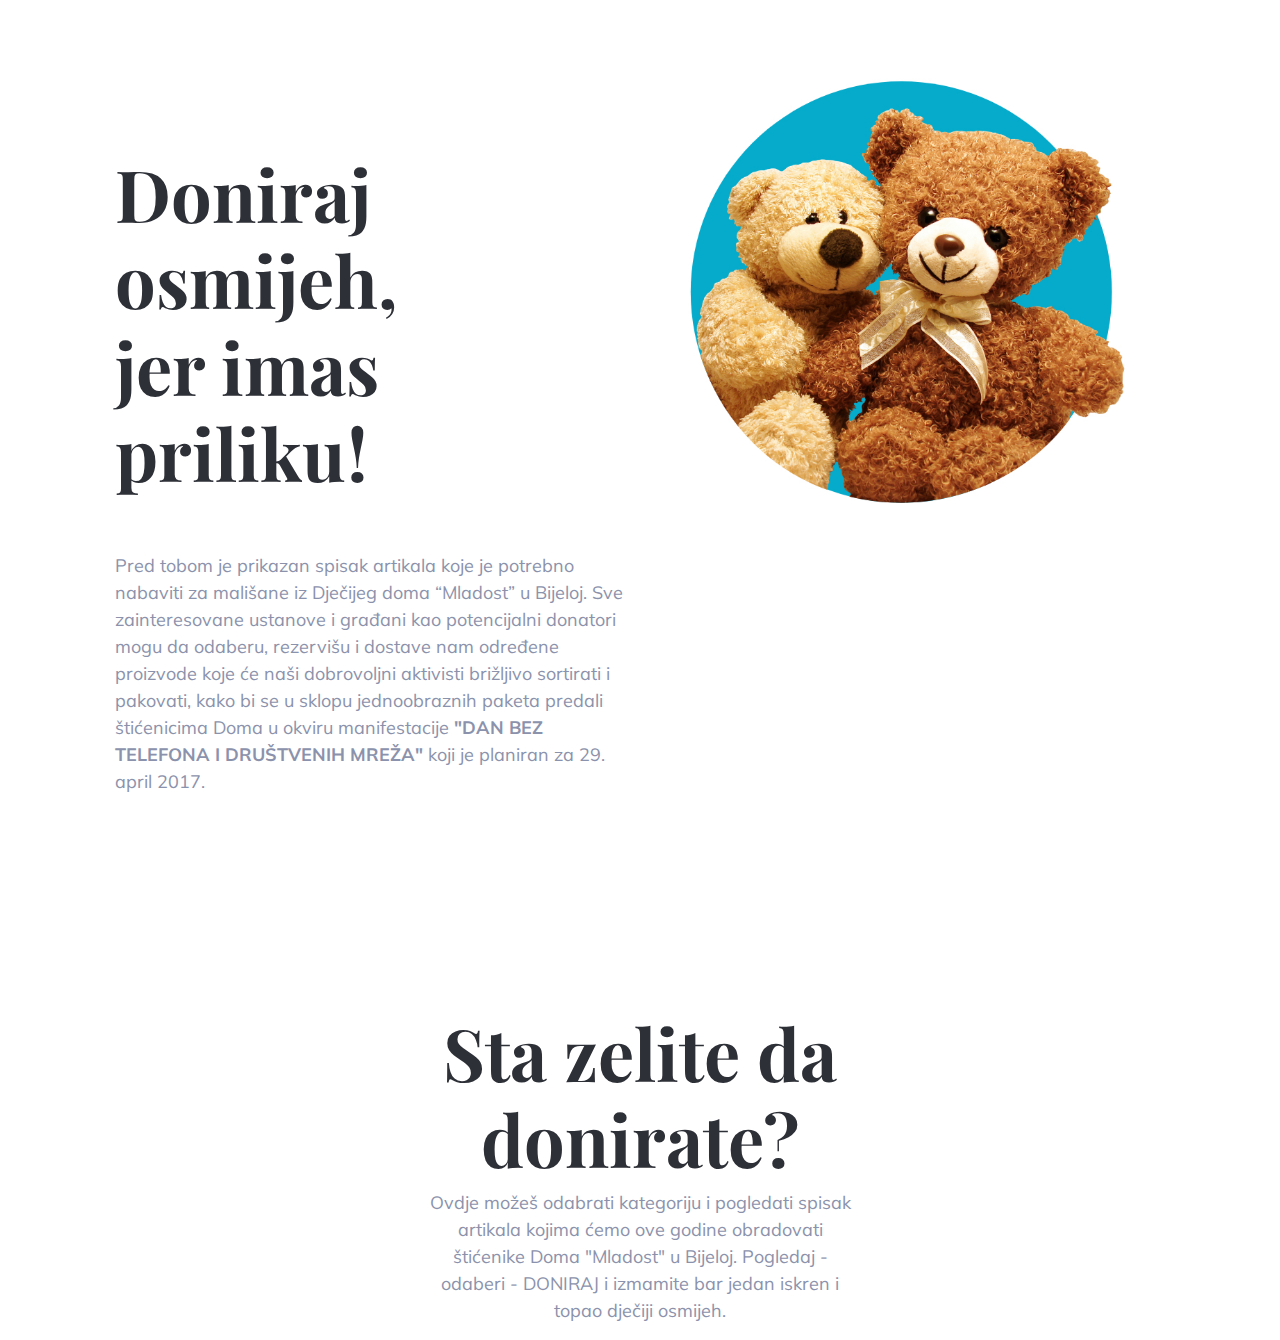
==== doniraj.html @ 1f9c4287 "add files to project" ====
<!DOCTYPE html>
<html lang="en">
<head>
    <meta charset="UTF-8">
    <meta name="viewport" content="width=device-width, initial-scale=1.0">
    <link rel="stylesheet" href="styles/bootstrap.min.css" />
    <link rel="stylesheet" href="styles/index.css" />
    <link rel="stylesheet" href="styles/doniraj.css"/>
    <title>Doniraj</title>
</head>
<body>
    <div class="doniraj">
        <section class="doniraj-intro">
            <div class="section-container row justify-content-between">
                <div class="col-md-6 col-12">
                    <h1 class="section-title text--dark">Doniraj osmijeh,<br> jer imas priliku!</h1>
                <p class="section-text text--gray pt-5">
                    Pred tobom je prikazan spisak artikala koje je potrebno nabaviti za mališane iz Dječijeg doma “Mladost” u Bijeloj. Sve zainteresovane ustanove i građani kao potencijalni donatori mogu da odaberu, 
                    rezervišu i dostave nam određene proizvode koje će naši dobrovoljni aktivisti brižljivo sortirati i pakovati, kako bi se u sklopu jednoobraznih paketa predali štićenicima Doma u okviru manifestacije <b>"DAN BEZ TELEFONA I DRUŠTVENIH MREŽA"</b> 
                    koji je planiran za 29. april 2017.
                </p>
                </div>
                <div class="col-md-6 col-12 pl-5">
                    <img src="./assets/medo.jpg" class="img-fluid" alt="" />
                </div>
            </div>  
        </section>
        <section class="doniraj-form">
            <div class="section-container row justify-content-center">
                <div class="col-md-8 mx-auto heading-container">
                    <h1 class="section-title text--dark pt-5">Sta zelite da donirate?</h1>
                    <div class="col-md-8 mx-auto">
                    <p class="section-text text--gray">Ovdje možeš odabrati kategoriju
                         i pogledati spisak artikala kojima ćemo ove godine obradovati štićenike Doma "Mladost" u Bijeloj. 
                             Pogledaj - odaberi - DONIRAJ i izmamite bar jedan iskren i topao dječiji osmijeh.</p>
                            </div>
          
                </div>
            </div>
        </section>
    </div>
</body>
</html>
---- styles/index.css ----
@import url("https://fonts.googleapis.com/css2?family=Muli:wght@300;400&display=swap");
@import url("https://fonts.googleapis.com/css2?family=Playfair+Display:wght@700&display=swap");
@import url("https://fonts.googleapis.com/css2?family=Bebas+Neue&display=swap");

:root {
	--font-muli: "Muli", sans-serif;
	--font-play-fair: "Playfair Display", serif;
	--font-bebas: "Bebas Neue", cursive;

	--color-dark: #2e3038;
	--color-white: #ffffff;
	--color-turquoise-blue: #06aaca;
	--color-teal-blue: #00859f;
	--color-gray: #8b92ab;
}

h1,
h2,
h3,
h4,
h5 {
	font-family: var(--font-play-fair);
}
.section-title {
	font-family: var(--font-play-fair);
	font-size: 72px;
	font-weight: bold;
}
.d-flex--center {
	display: flex;
	justify-content: center;
	align-items: center;
}
.section-container {
	margin: 0 100px;
}
.section-text {
	font-size: 18px;
	line-height: 1.5;
	font-family: var(--font-muli);
}
.text--white {
	color: var(--color-white);
}
.text--gray {
	color: var(--color-gray);
}
.text--dark {
	color: var(--color-dark);
}
.button {
	font-family: Muli;
	font-size: 18px;
	font-weight: 900;
	font-stretch: normal;
	font-style: normal;
	line-height: 1.13;
	letter-spacing: normal;
	border-radius: 38px;
	padding: 15px 60px;
}
.button-white {
	background: transparent;
	color: white;
	border: 2px solid white;
}
.button-blue {
	background:var(--color-turquoise-blue);
	color: white;
	border: 2px solid var(--color-turquoise-blue);
}

@media (max-width: 500px) {
	.section-container {
		margin: 0 20px;
	}
}
.footer {
	background: url("../assets/pozadina.svg");
	background-repeat: no-repeat;
    background-size: cover;
    margin-left: 0 !important;
    position: relative;
	width: 100%;
	height: 335px;
}
.djevojcica {
	position: absolute;
	z-index: 100 !important;
    overflow: hidden !important;
    top: -30;
	height: 351px;
	width: 448px;
	left: -43px;
    top: -16px;
}
---- styles/doniraj.css ----
.doniraj-intro {
    padding-top: 150px;
}
.img-fluid {
    margin-top: -150px;
}
.heading-container {
    margin-top: 150px;
    text-align: center;
}
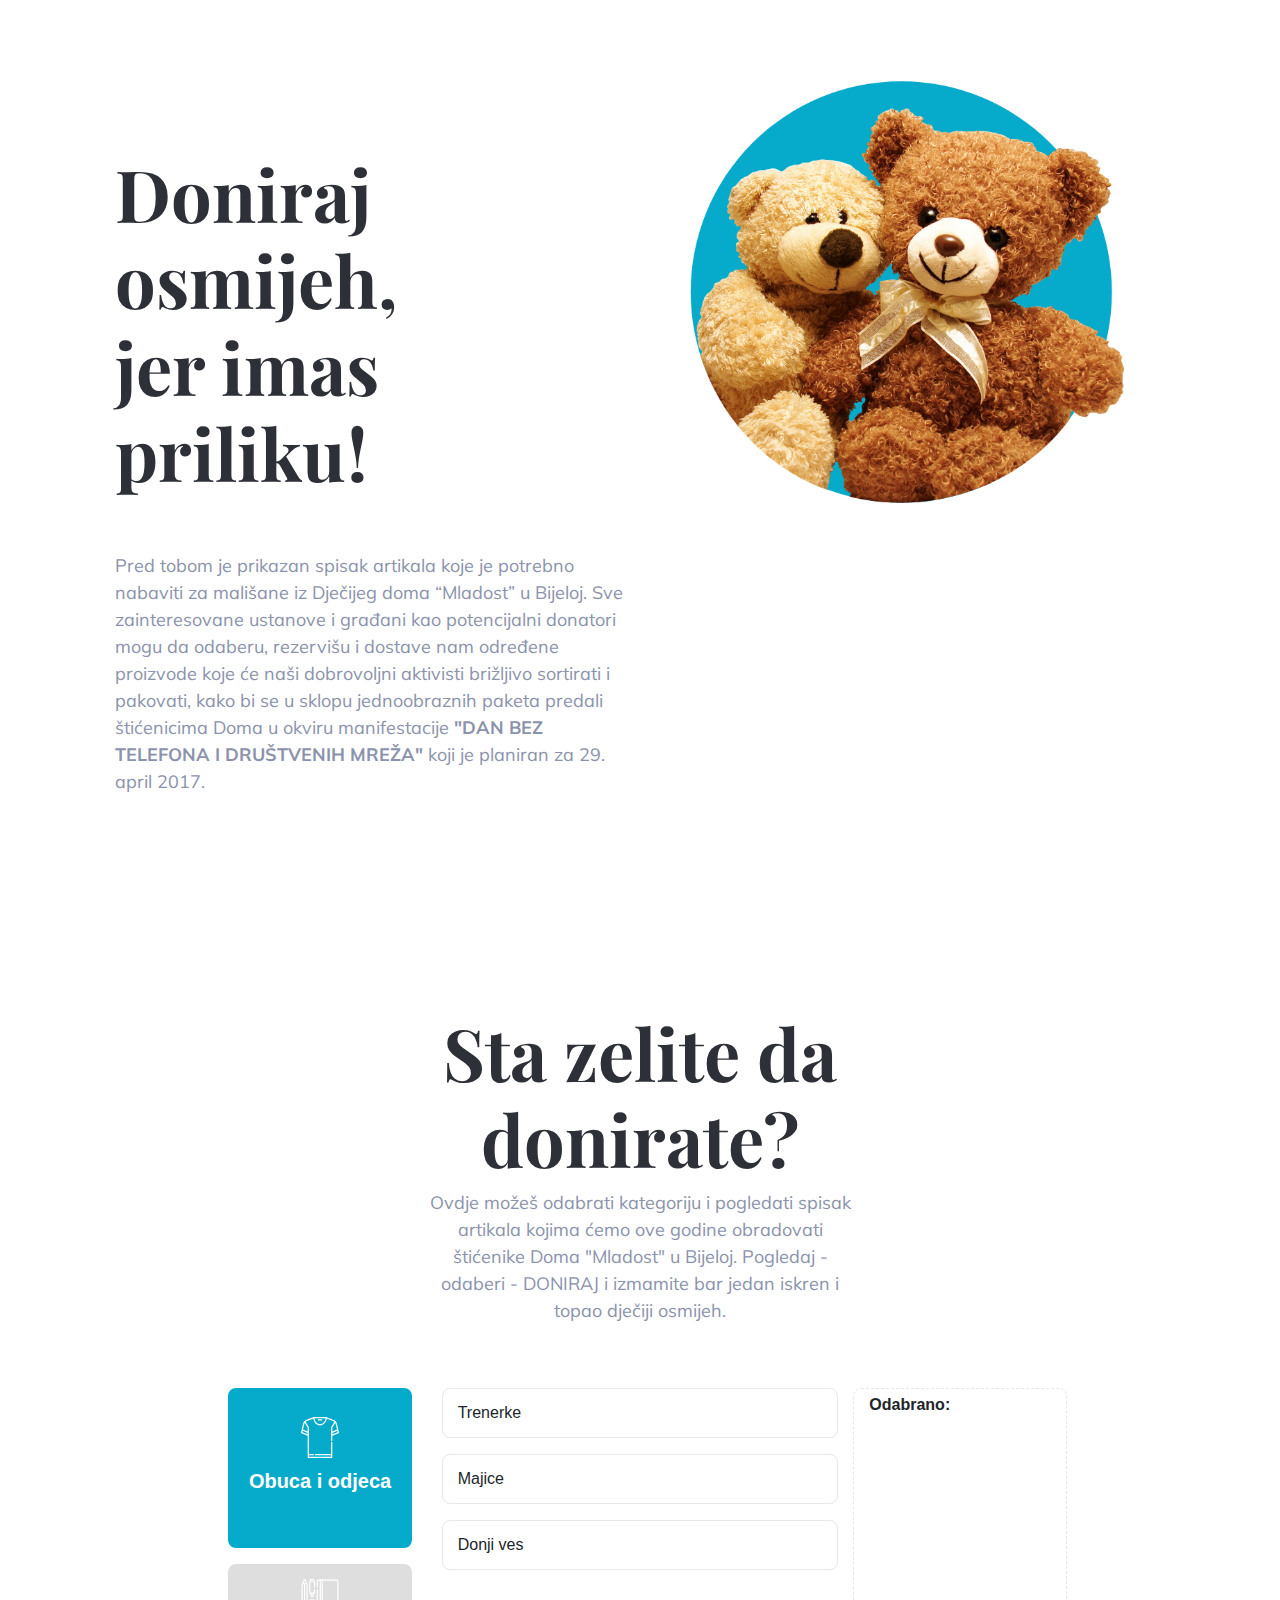
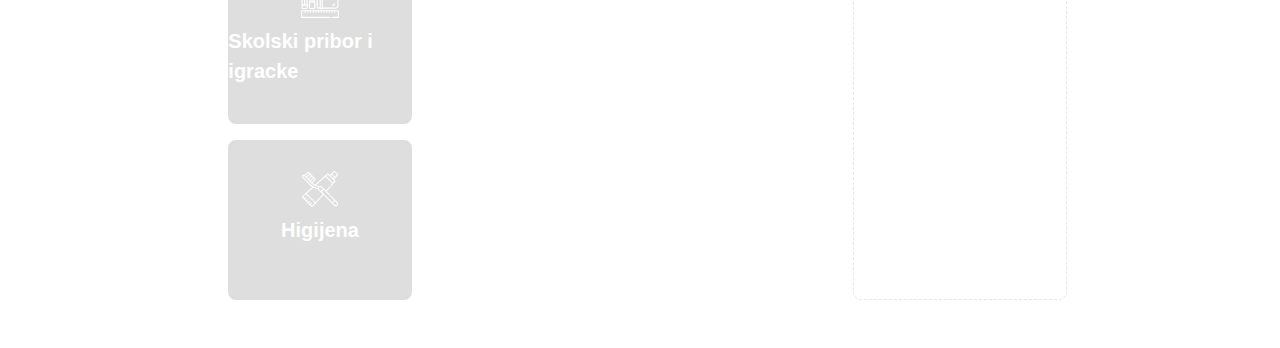
==== commit b4df9624: "update" ====
--- a/doniraj.html
+++ b/doniraj.html
@@ -1,43 +1,85 @@
 <!DOCTYPE html>
 <html lang="en">
-<head>
-    <meta charset="UTF-8">
-    <meta name="viewport" content="width=device-width, initial-scale=1.0">
-    <link rel="stylesheet" href="styles/bootstrap.min.css" />
-    <link rel="stylesheet" href="styles/index.css" />
-    <link rel="stylesheet" href="styles/doniraj.css"/>
-    <title>Doniraj</title>
-</head>
-<body>
-    <div class="doniraj">
-        <section class="doniraj-intro">
-            <div class="section-container row justify-content-between">
-                <div class="col-md-6 col-12">
-                    <h1 class="section-title text--dark">Doniraj osmijeh,<br> jer imas priliku!</h1>
-                <p class="section-text text--gray pt-5">
-                    Pred tobom je prikazan spisak artikala koje je potrebno nabaviti za mališane iz Dječijeg doma “Mladost” u Bijeloj. Sve zainteresovane ustanove i građani kao potencijalni donatori mogu da odaberu, 
-                    rezervišu i dostave nam određene proizvode koje će naši dobrovoljni aktivisti brižljivo sortirati i pakovati, kako bi se u sklopu jednoobraznih paketa predali štićenicima Doma u okviru manifestacije <b>"DAN BEZ TELEFONA I DRUŠTVENIH MREŽA"</b> 
-                    koji je planiran za 29. april 2017.
-                </p>
-                </div>
-                <div class="col-md-6 col-12 pl-5">
-                    <img src="./assets/medo.jpg" class="img-fluid" alt="" />
-                </div>
-            </div>  
-        </section>
-        <section class="doniraj-form">
-            <div class="section-container row justify-content-center">
-                <div class="col-md-8 mx-auto heading-container">
-                    <h1 class="section-title text--dark pt-5">Sta zelite da donirate?</h1>
-                    <div class="col-md-8 mx-auto">
-                    <p class="section-text text--gray">Ovdje možeš odabrati kategoriju
-                         i pogledati spisak artikala kojima ćemo ove godine obradovati štićenike Doma "Mladost" u Bijeloj. 
-                             Pogledaj - odaberi - DONIRAJ i izmamite bar jedan iskren i topao dječiji osmijeh.</p>
-                            </div>
-          
-                </div>
-            </div>
-        </section>
-    </div>
-</body>
-</html>+	<head>
+		<meta charset="UTF-8" />
+		<meta name="viewport" content="width=device-width, initial-scale=1.0" />
+		<link rel="stylesheet" href="styles/bootstrap.min.css" />
+		<link rel="stylesheet" href="styles/index.css" />
+		<link rel="stylesheet" href="styles/doniraj.css" />
+		<script defer src="./js/donate.js"></script>
+		<title>Doniraj</title>
+	</head>
+	<body>
+		<div class="doniraj">
+			<section class="doniraj-intro">
+				<div class="section-container row justify-content-between">
+					<div class="col-md-6 col-12">
+						<h1 class="section-title text--dark">
+							Doniraj osmijeh,<br />
+							jer imas priliku!
+						</h1>
+						<p class="section-text text--gray pt-5">
+							Pred tobom je prikazan spisak artikala koje je potrebno nabaviti za mališane iz
+							Dječijeg doma “Mladost” u Bijeloj. Sve zainteresovane ustanove i građani kao
+							potencijalni donatori mogu da odaberu, rezervišu i dostave nam određene proizvode koje
+							će naši dobrovoljni aktivisti brižljivo sortirati i pakovati, kako bi se u sklopu
+							jednoobraznih paketa predali štićenicima Doma u okviru manifestacije
+							<b>"DAN BEZ TELEFONA I DRUŠTVENIH MREŽA"</b>
+							koji je planiran za 29. april 2017.
+						</p>
+					</div>
+					<div class="col-md-6 col-12 pl-5">
+						<img src="./assets/medo.jpg" class="img-fluid" alt="" />
+					</div>
+				</div>
+			</section>
+			<section class="doniraj-form">
+				<div class="section-container row justify-content-center">
+					<div class="col-md-8 mx-auto heading-container">
+						<h1 class="section-title text--dark pt-5">Sta zelite da donirate?</h1>
+						<div class="col-md-8 mx-auto">
+							<p class="section-text text--gray">
+								Ovdje možeš odabrati kategoriju i pogledati spisak artikala kojima ćemo ove godine
+								obradovati štićenike Doma "Mladost" u Bijeloj. Pogledaj - odaberi - DONIRAJ i
+								izmamite bar jedan iskren i topao dječiji osmijeh.
+							</p>
+						</div>
+					</div>
+				</div>
+			</section>
+			<div class="d-flex donation-form mt-5 mb-5 justify-content-center">
+				<div class="col-2">
+					<div
+						onclick="selectCategory('odjeca')"
+						id="odjeca"
+                        class="category-item category-item--active d-flex--center mb-3"
+                    >
+                        <img src="./assets/shirt.svg" alt="">
+                        <p class="text--white font-style py-2">Obuca i odjeca</p>
+					</div>
+					<div
+						id="pribor"
+						onclick="selectCategory('pribor')"
+						class="category-item d-flex--center mb-3"
+                    >
+                        <img src="./assets/school.svg" alt="">
+						<p class="text--white font-style py-2">Skolski pribor i igracke</p>
+					</div>
+					<div
+						id="higijena"
+						onclick="selectCategory('higijena')"
+						class="category-item d-flex--center"
+                    >
+                    	<img src="./assets/toothbrush.svg" alt="">
+                        <p class="text--white font-style py-2">Higijena</p>
+					</div>
+				</div>
+				<div class="col-4 donation-items"></div>
+				<div class="col-2 donation-cart-wrapper pt-1">
+					<strong>Odabrano:</strong>
+					<div class="donation-cart mt-4"></div>
+				</div>
+			</div>
+		</div>
+	</body>
+</html>
--- a/styles/doniraj.css
+++ b/styles/doniraj.css
@@ -2,9 +2,65 @@
     padding-top: 150px;
 }
 .img-fluid {
-    margin-top: -150px;
+    margin-top:-150px;
 }
 .heading-container {
     margin-top: 150px;
     text-align: center;
+}
+
+.donation-form {
+	font: var(--font-muli);
+}
+.category-item {
+	height: 160px;
+	background: #dedede;
+	border-radius: 8px;
+	cursor: pointer;
+	color: white;
+	font-weight: 500;
+	flex-direction: column;
+}
+
+.category-item--active {
+	background: var(--color-turquoise-blue);
+}
+.donation-item {
+	display: flex;
+	justify-content: space-between;
+	padding: 12px 15px;
+	border-radius: 8px;
+	border: solid 1px rgba(139, 146, 171, 0.22);
+	cursor: pointer;
+}
+.font-style {
+	font-size: 20px;
+	font-weight: 900;
+}
+.donation-item > img {
+	display: none;
+}
+.donation-item--active {
+	border: 1px solid var(--color-turquoise-blue);
+}
+.donation-item--active > img {
+	display: block;
+}
+.donation-cart-wrapper {
+	border-radius: 8px;
+	border: 1px dashed rgba(139, 146, 171, 0.22);
+}
+.donation-cart-item {
+	display: flex;
+	justify-content: space-between;
+}
+.donation-cart-item > img {
+	display: none;
+}
+.donation-cart-item:hover {
+	cursor: pointer;
+	color: #ff6200;
+}
+.donation-cart-item:hover > img {
+	display: block;
 }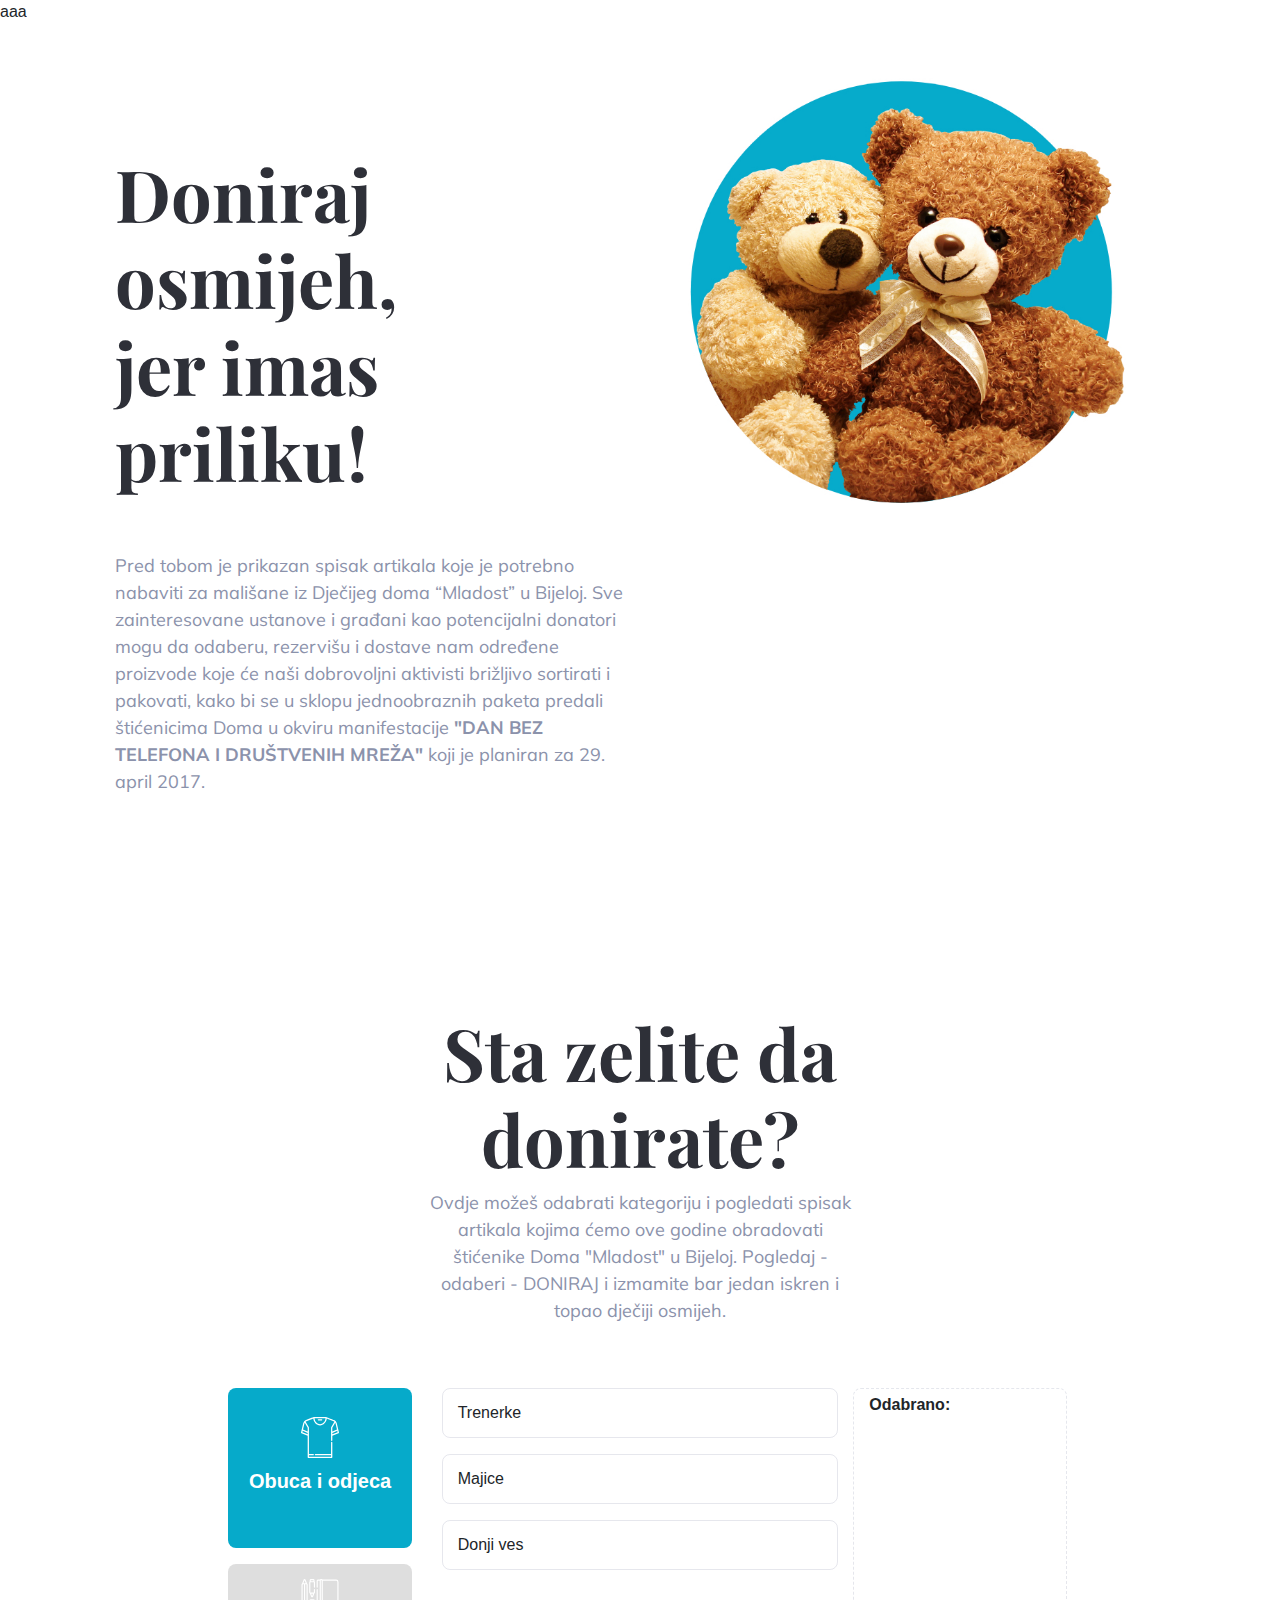
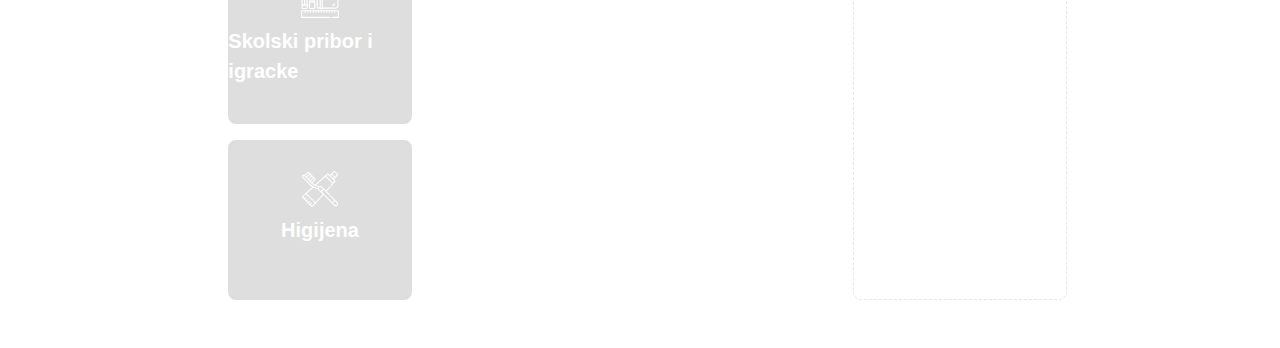
==== commit 66f5cfb4: "update" ====
--- a/doniraj.html
+++ b/doniraj.html
@@ -52,26 +52,26 @@
 					<div
 						onclick="selectCategory('odjeca')"
 						id="odjeca"
-                        class="category-item category-item--active d-flex--center mb-3"
-                    >
-                        <img src="./assets/shirt.svg" alt="">
-                        <p class="text--white font-style py-2">Obuca i odjeca</p>
+						class="category-item category-item--active d-flex--center mb-3"
+					>
+						<img src="./assets/shirt.svg" alt="" />
+						<p class="text--white font-style py-2">Obuca i odjeca</p>
 					</div>
 					<div
 						id="pribor"
 						onclick="selectCategory('pribor')"
 						class="category-item d-flex--center mb-3"
-                    >
-                        <img src="./assets/school.svg" alt="">
+					>
+						<img src="./assets/school.svg" alt="" />
 						<p class="text--white font-style py-2">Skolski pribor i igracke</p>
 					</div>
 					<div
 						id="higijena"
 						onclick="selectCategory('higijena')"
 						class="category-item d-flex--center"
-                    >
-                    	<img src="./assets/toothbrush.svg" alt="">
-                        <p class="text--white font-style py-2">Higijena</p>
+					>
+						<img src="./assets/toothbrush.svg" alt="" />
+						<p class="text--white font-style py-2">Higijena</p>
 					</div>
 				</div>
 				<div class="col-4 donation-items"></div>
@@ -81,5 +81,8 @@
 				</div>
 			</div>
 		</div>
+		<div class="popup1">
+			aaa
+		</div>
 	</body>
 </html>
--- a/styles/index.css
+++ b/styles/index.css
@@ -65,32 +65,43 @@
 	border: 2px solid white;
 }
 .button-blue {
-	background:var(--color-turquoise-blue);
+	background: var(--color-turquoise-blue);
 	color: white;
 	border: 2px solid var(--color-turquoise-blue);
+}
+
+.footer {
+	padding: 0;
+	height: 320px;
+	background: url("../assets/pozadina.svg");
+}
+.footer__image {
+	height: 349px;
+	position: relative;
+	top: -30px;
+}
+.footer__image > img {
+	height: 100%;
+}
+
+.form-input {
+	border: none;
+	border-bottom: 1px solid var(--color-gray) !important;
+	border-radius: 0;
+}
+.form-input:focus {
+	border: none !important;
 }
 
 @media (max-width: 500px) {
 	.section-container {
 		margin: 0 20px;
 	}
+	.flex-mobile-column {
+		flex-direction: column;
+	}
+	.footer__image {
+		height: 100px;
+		width: 100px;
+	}
 }
-.footer {
-	background: url("../assets/pozadina.svg");
-	background-repeat: no-repeat;
-    background-size: cover;
-    margin-left: 0 !important;
-    position: relative;
-	width: 100%;
-	height: 335px;
-}
-.djevojcica {
-	position: absolute;
-	z-index: 100 !important;
-    overflow: hidden !important;
-    top: -30;
-	height: 351px;
-	width: 448px;
-	left: -43px;
-    top: -16px;
-}
--- a/styles/doniraj.css
+++ b/styles/doniraj.css
@@ -63,4 +63,11 @@
 }
 .donation-cart-item:hover > img {
 	display: block;
+}
+.popup1 {
+	position: fixed;
+	left: 0;
+	top: 0;
+	z-index: 1000;
+	background-color: white;
 }